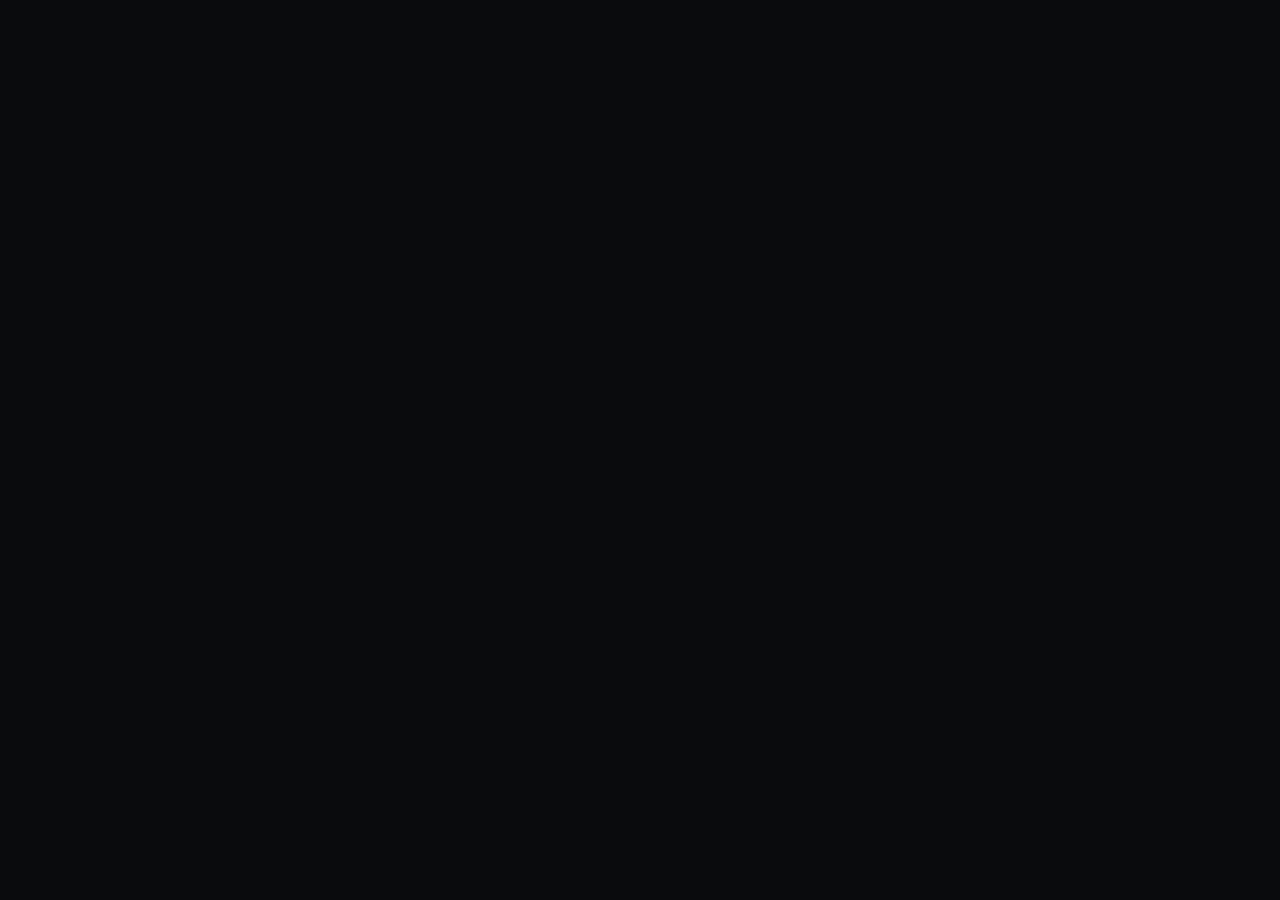
==== index.html @ 4c3773f5 "PipePro field calculator PWA" ====
<!DOCTYPE html>
<html lang="en">
<head>
  <meta charset="UTF-8">
  <meta name="viewport" content="width=device-width,initial-scale=1.0">
  <title>PipePro</title>
  <meta http-equiv="refresh" content="0;url=PipePro.html">
  <script>location.replace('PipePro.html');</script>
  <style>body{background:#0A0B0D;color:#E8EDF2;font-family:system-ui;display:flex;align-items:center;justify-content:center;height:100vh;margin:0}</style>
</head>
<body><a href="PipePro.html" style="color:#A6CE39">Opening PipePro…</a></body>
</html>
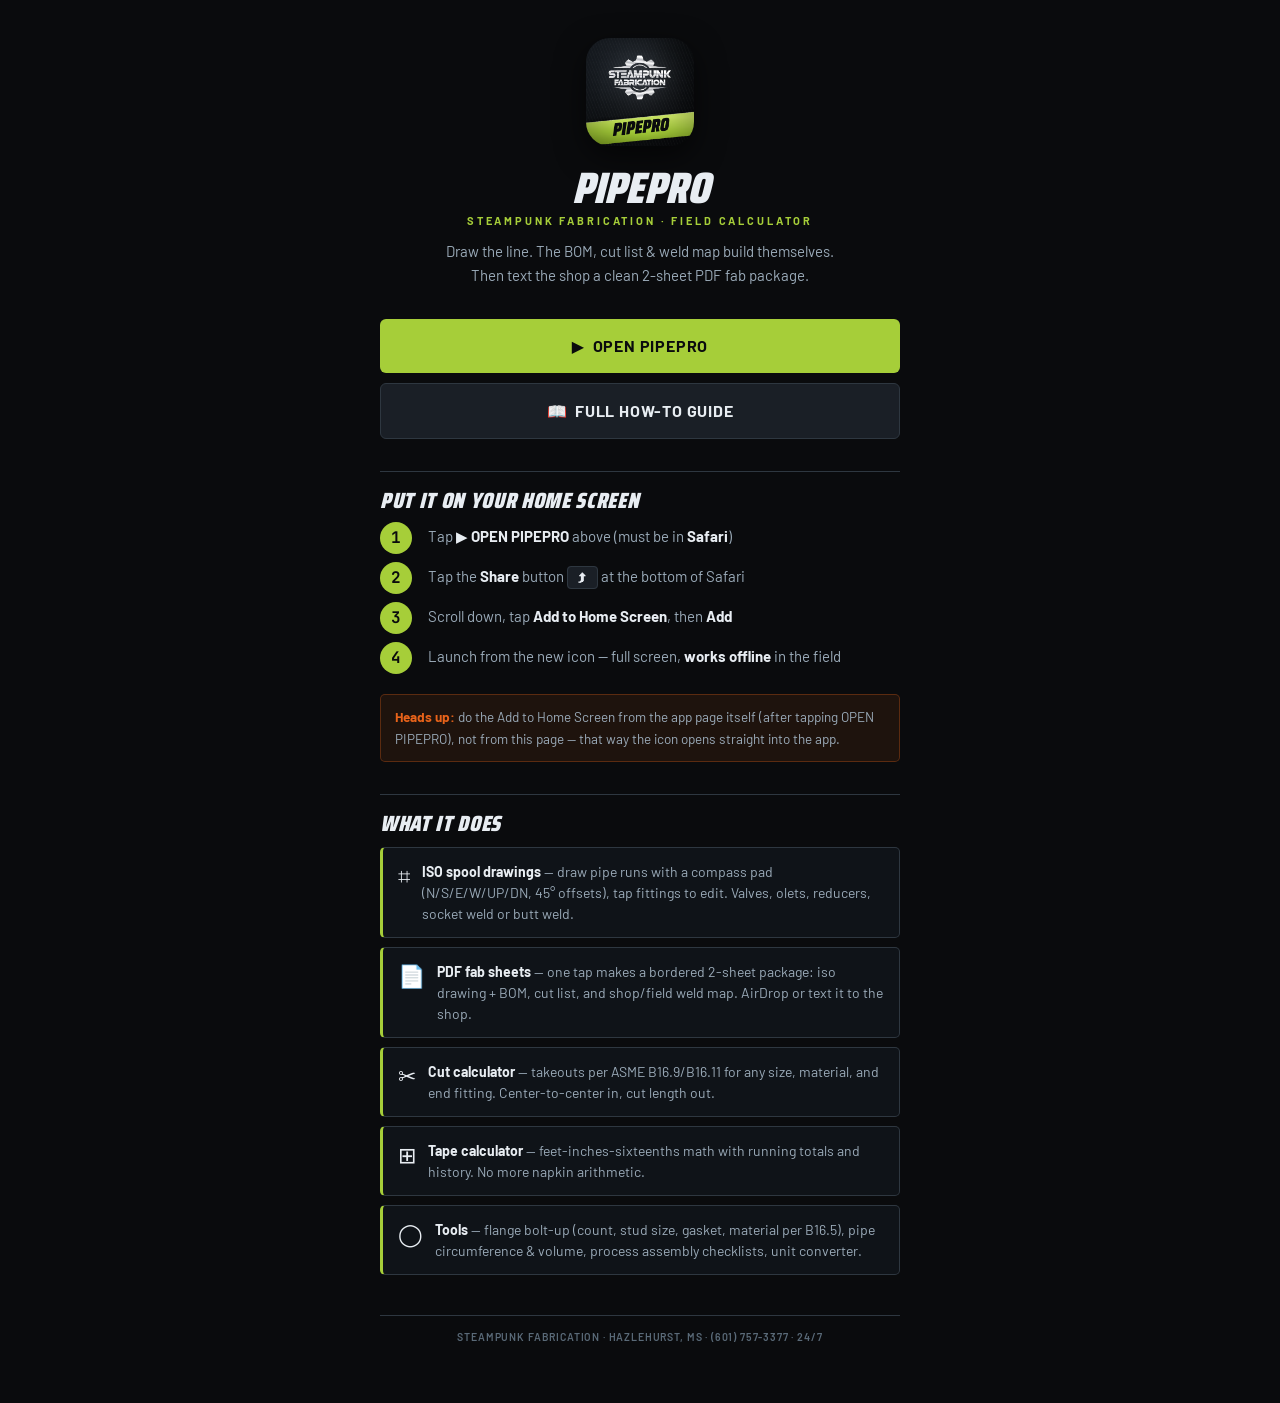
==== commit d8a12efd: "Landing page for first-time users at root URL" ====
--- a/index.html
+++ b/index.html
@@ -1,12 +1,79 @@
 <!DOCTYPE html>
 <html lang="en">
 <head>
-  <meta charset="UTF-8">
-  <meta name="viewport" content="width=device-width,initial-scale=1.0">
-  <title>PipePro</title>
-  <meta http-equiv="refresh" content="0;url=PipePro.html">
-  <script>location.replace('PipePro.html');</script>
-  <style>body{background:#0A0B0D;color:#E8EDF2;font-family:system-ui;display:flex;align-items:center;justify-content:center;height:100vh;margin:0}</style>
+<meta charset="UTF-8">
+<meta name="viewport" content="width=device-width,initial-scale=1.0,viewport-fit=cover">
+<title>PipePro — Get the App</title>
+<link rel="icon" type="image/png" href="icon-192.png">
+<link rel="apple-touch-icon" href="icon-apple.png">
+<link href="https://fonts.googleapis.com/css2?family=Saira+Condensed:wght@700;800;900&family=Barlow:wght@400;500;600;700&family=JetBrains+Mono:wght@600;700&display=swap" rel="stylesheet">
+<style>
+  :root{--ink:#0A0B0D;--s1:#0f1318;--s2:#1a1f26;--bdr:#2e3740;--lime:#A6CE39;--org:#E8631A;
+    --fg:#E8EDF2;--fg2:#9AAAB8;--fg3:#5a6a78;
+    --fd:'Saira Condensed','Arial Narrow',sans-serif;--fb:'Barlow',system-ui,sans-serif;--fm:'JetBrains Mono',monospace}
+  *{box-sizing:border-box;margin:0;padding:0}
+  body{background:var(--ink);color:var(--fg);font:400 16px/1.6 var(--fb);-webkit-text-size-adjust:100%}
+  .wrap{max-width:560px;margin:0 auto;padding:28px 20px 60px}
+  .hero{text-align:center;padding:10px 0 22px}
+  .hero img{width:108px;height:108px;border-radius:24px;box-shadow:0 10px 30px rgba(0,0,0,.6);margin-bottom:14px}
+  h1{font:italic 900 44px/0.95 var(--fd);text-transform:uppercase}
+  .sub{font:700 11px var(--fb);color:var(--lime);letter-spacing:0.26em;text-transform:uppercase;margin-top:6px}
+  .tag{color:var(--fg2);margin-top:12px;font-size:15px}
+  .cta{display:block;text-align:center;text-decoration:none;border-radius:6px;padding:17px 16px;margin:10px 0;
+    font:700 16px var(--fb);letter-spacing:0.05em}
+  .cta.go{background:var(--lime);color:var(--ink)}
+  .cta.ghost{background:var(--s2);color:var(--fg);border:1px solid var(--bdr)}
+  h2{font:italic 900 22px/1 var(--fd);text-transform:uppercase;letter-spacing:0.03em;margin:32px 0 12px;
+    padding-top:18px;border-top:1px solid var(--bdr)}
+  .feat{display:flex;gap:12px;background:var(--s1);border:1px solid var(--bdr);border-left:3px solid var(--lime);
+    border-radius:5px;padding:13px 15px;margin-bottom:9px}
+  .feat .ic{font-size:22px;flex-shrink:0;line-height:1.3}
+  .feat b{color:var(--fg)}
+  .feat div{color:var(--fg2);font-size:14px;line-height:1.5}
+  .steps{counter-reset:st;margin:6px 0}
+  .steps li{list-style:none;position:relative;padding:0 0 16px 48px;color:var(--fg2);font-size:15px}
+  .steps li::before{counter-increment:st;content:counter(st);position:absolute;left:0;top:-2px;
+    width:32px;height:32px;border-radius:50%;background:var(--lime);color:var(--ink);
+    font:700 16px/32px var(--fm);text-align:center}
+  .steps b{color:var(--fg)}
+  kbd{font:600 13px var(--fm);background:var(--s2);border:1px solid var(--bdr);border-radius:4px;padding:2px 8px;color:var(--fg)}
+  .note{background:rgba(232,99,26,.09);border:1px solid rgba(232,99,26,.3);border-radius:5px;padding:11px 14px;
+    color:var(--fg2);font-size:13.5px;margin-top:10px}
+  .note b{color:var(--org)}
+  .foot{margin-top:40px;padding-top:14px;border-top:1px solid var(--bdr);
+    font:600 10.5px var(--fb);color:var(--fg3);letter-spacing:0.08em;text-align:center}
+</style>
 </head>
-<body><a href="PipePro.html" style="color:#A6CE39">Opening PipePro…</a></body>
+<body>
+<div class="wrap">
+
+  <div class="hero">
+    <img src="icon-192.png" alt="PipePro">
+    <h1>PipePro</h1>
+    <div class="sub">Steampunk Fabrication · Field Calculator</div>
+    <div class="tag">Draw the line. The BOM, cut list &amp; weld map build themselves.<br>Then text the shop a clean 2-sheet PDF fab package.</div>
+  </div>
+
+  <a class="cta go" href="PipePro.html">▶ &nbsp;OPEN PIPEPRO</a>
+  <a class="cta ghost" href="help.html">📖 &nbsp;FULL HOW-TO GUIDE</a>
+
+  <h2>Put it on your home screen</h2>
+  <ol class="steps">
+    <li>Tap <b>▶ OPEN PIPEPRO</b> above (must be in <b>Safari</b>)</li>
+    <li>Tap the <b>Share</b> button <kbd>&#x2BAD;</kbd> at the bottom of Safari</li>
+    <li>Scroll down, tap <b>Add to Home Screen</b>, then <b>Add</b></li>
+    <li>Launch from the new icon — full screen, <b>works offline</b> in the field</li>
+  </ol>
+  <div class="note"><b>Heads up:</b> do the Add to Home Screen from the app page itself (after tapping OPEN PIPEPRO), not from this page — that way the icon opens straight into the app.</div>
+
+  <h2>What it does</h2>
+  <div class="feat"><span class="ic">⌗</span><div><b>ISO spool drawings</b> — draw pipe runs with a compass pad (N/S/E/W/UP/DN, 45° offsets), tap fittings to edit. Valves, olets, reducers, socket weld or butt weld.</div></div>
+  <div class="feat"><span class="ic">📄</span><div><b>PDF fab sheets</b> — one tap makes a bordered 2-sheet package: iso drawing + BOM, cut list, and shop/field weld map. AirDrop or text it to the shop.</div></div>
+  <div class="feat"><span class="ic">✂</span><div><b>Cut calculator</b> — takeouts per ASME B16.9/B16.11 for any size, material, and end fitting. Center-to-center in, cut length out.</div></div>
+  <div class="feat"><span class="ic">⊞</span><div><b>Tape calculator</b> — feet-inches-sixteenths math with running totals and history. No more napkin arithmetic.</div></div>
+  <div class="feat"><span class="ic">◯</span><div><b>Tools</b> — flange bolt-up (count, stud size, gasket, material per B16.5), pipe circumference &amp; volume, process assembly checklists, unit converter.</div></div>
+
+  <div class="foot">STEAMPUNK FABRICATION · HAZLEHURST, MS · (601) 757-3377 · 24/7</div>
+</div>
+</body>
 </html>
